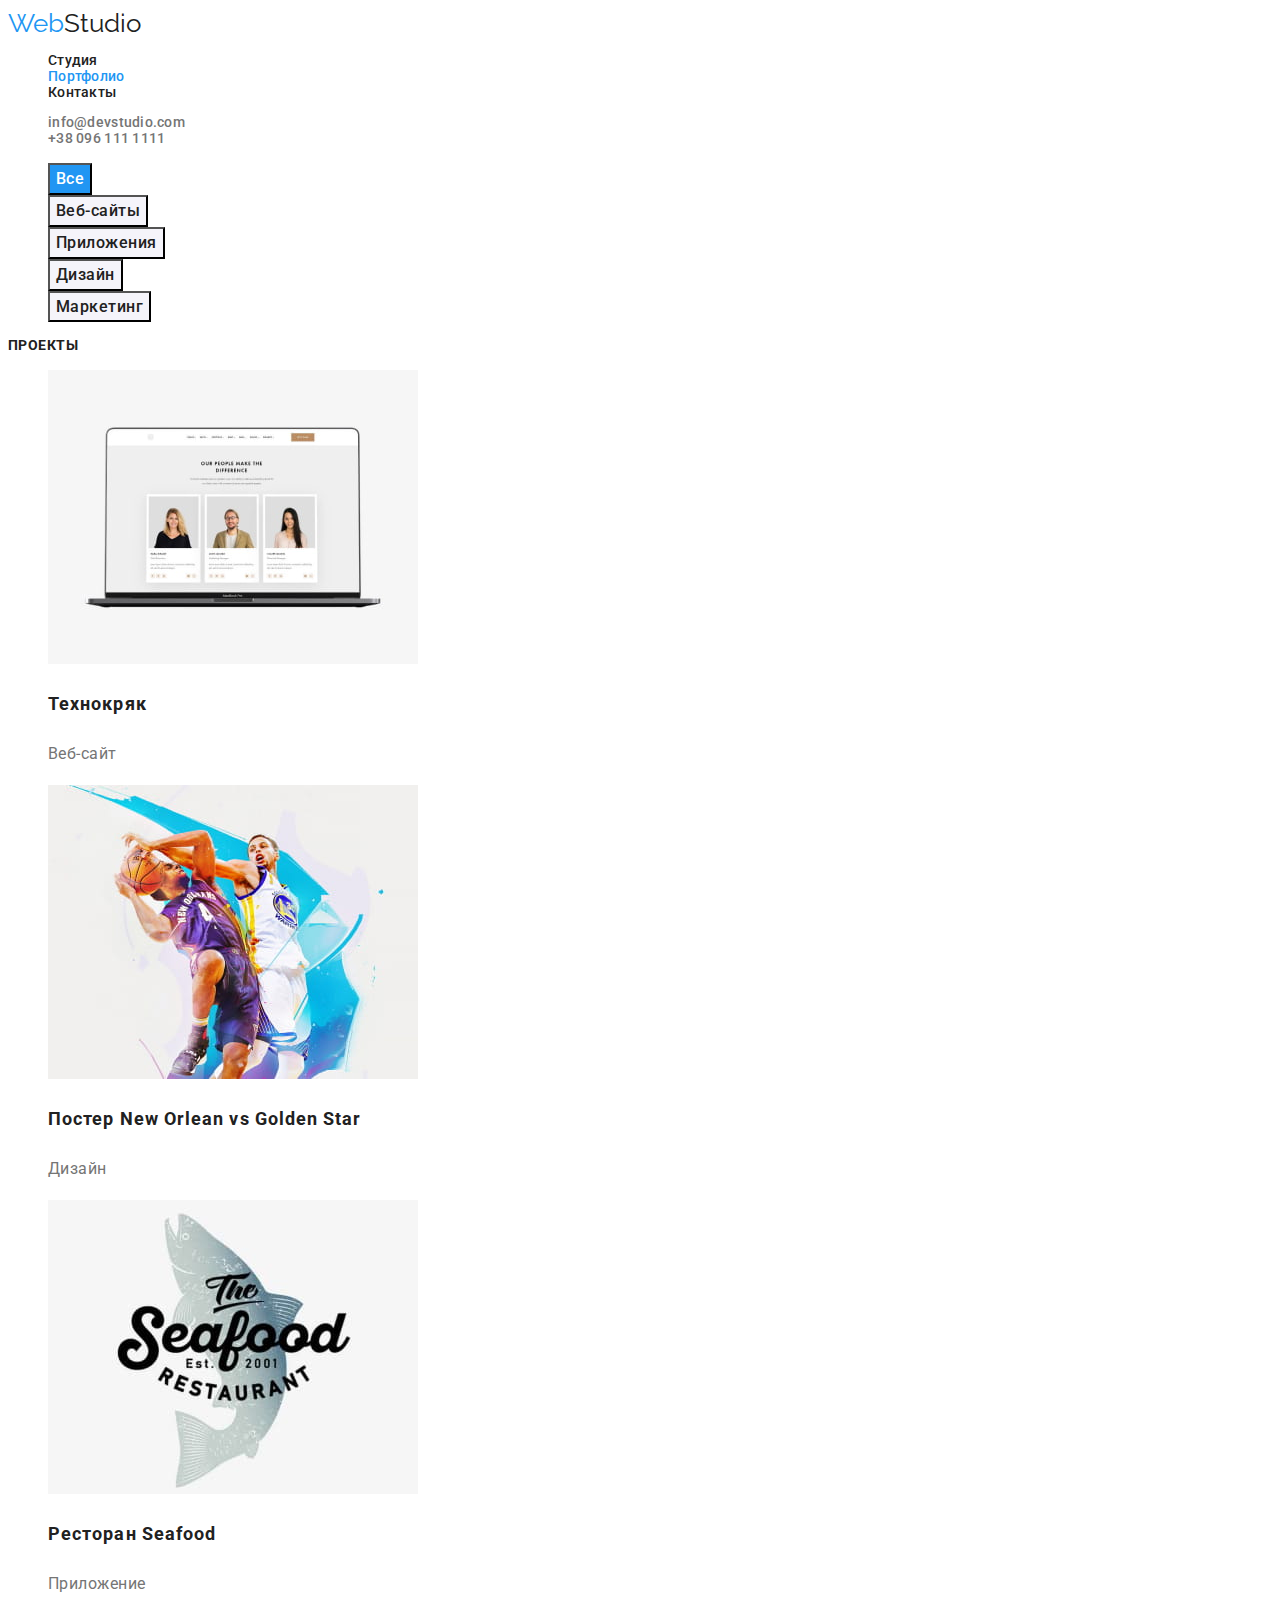
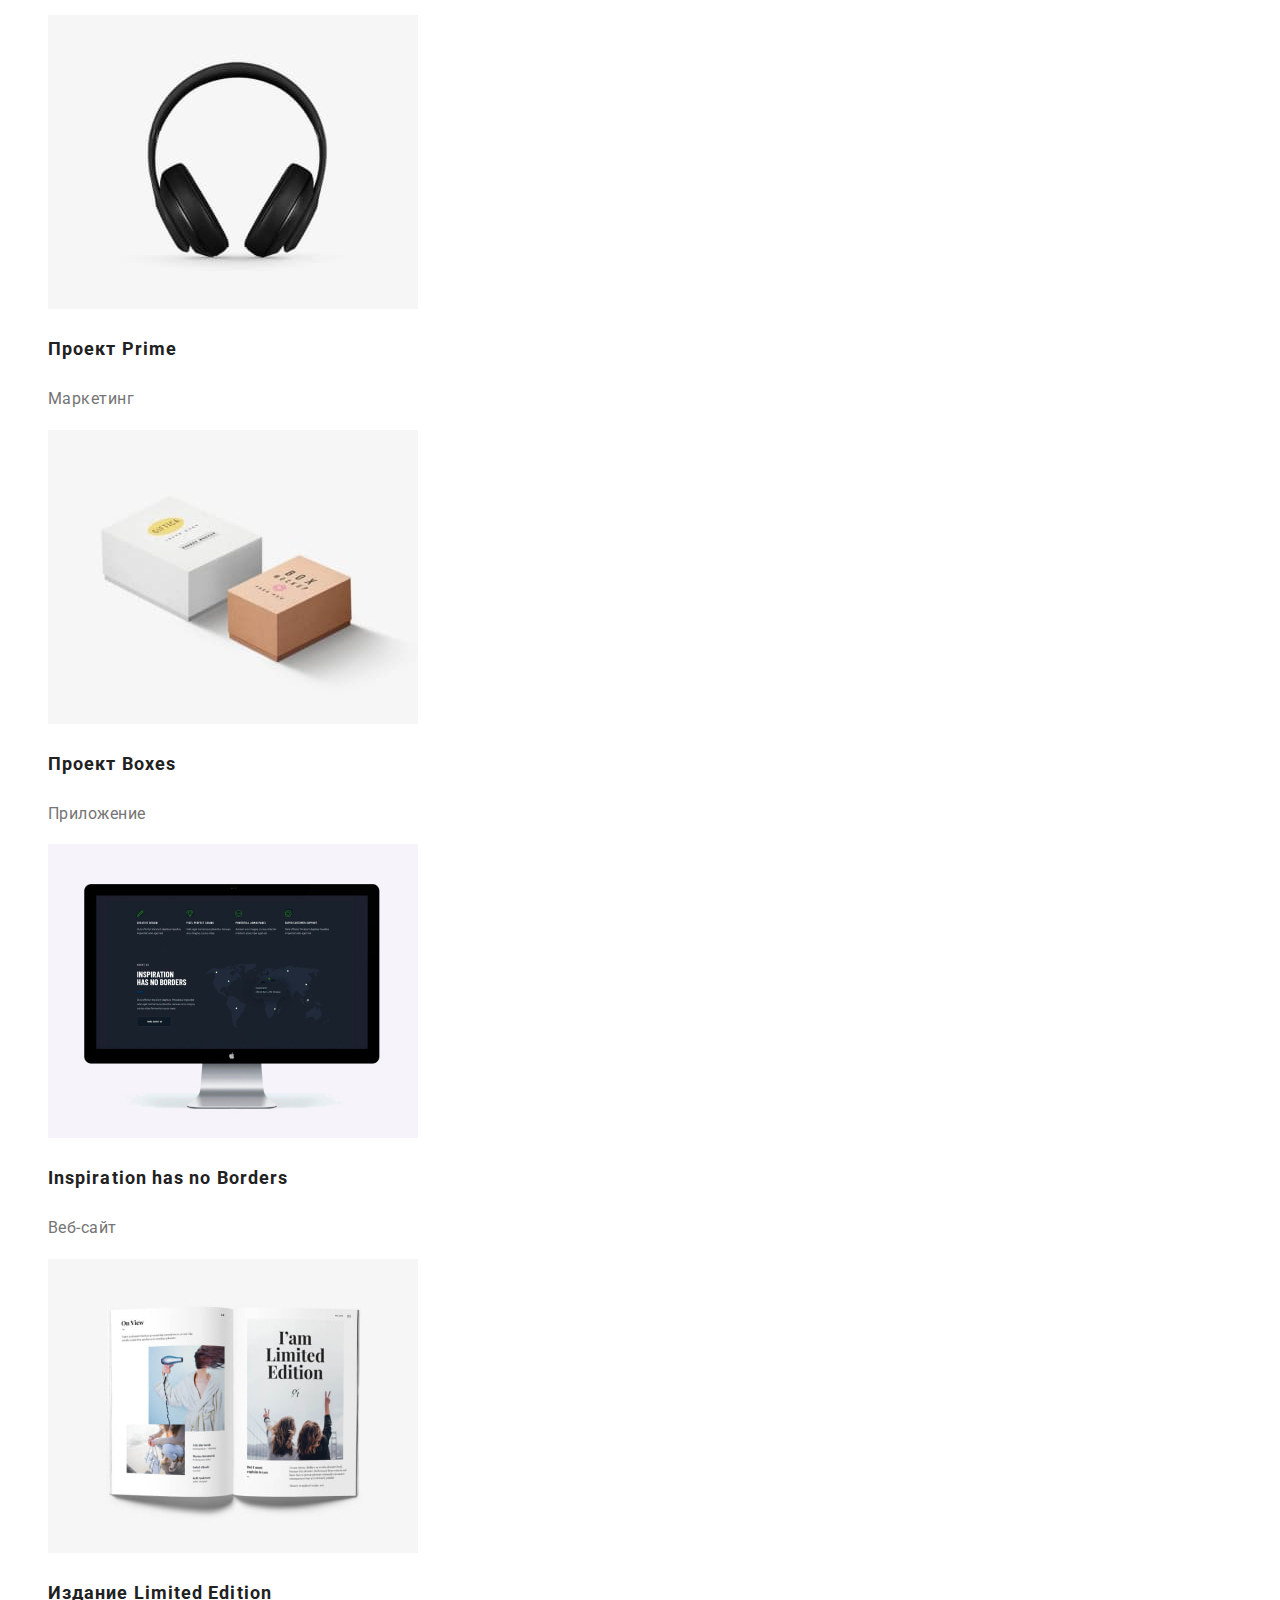
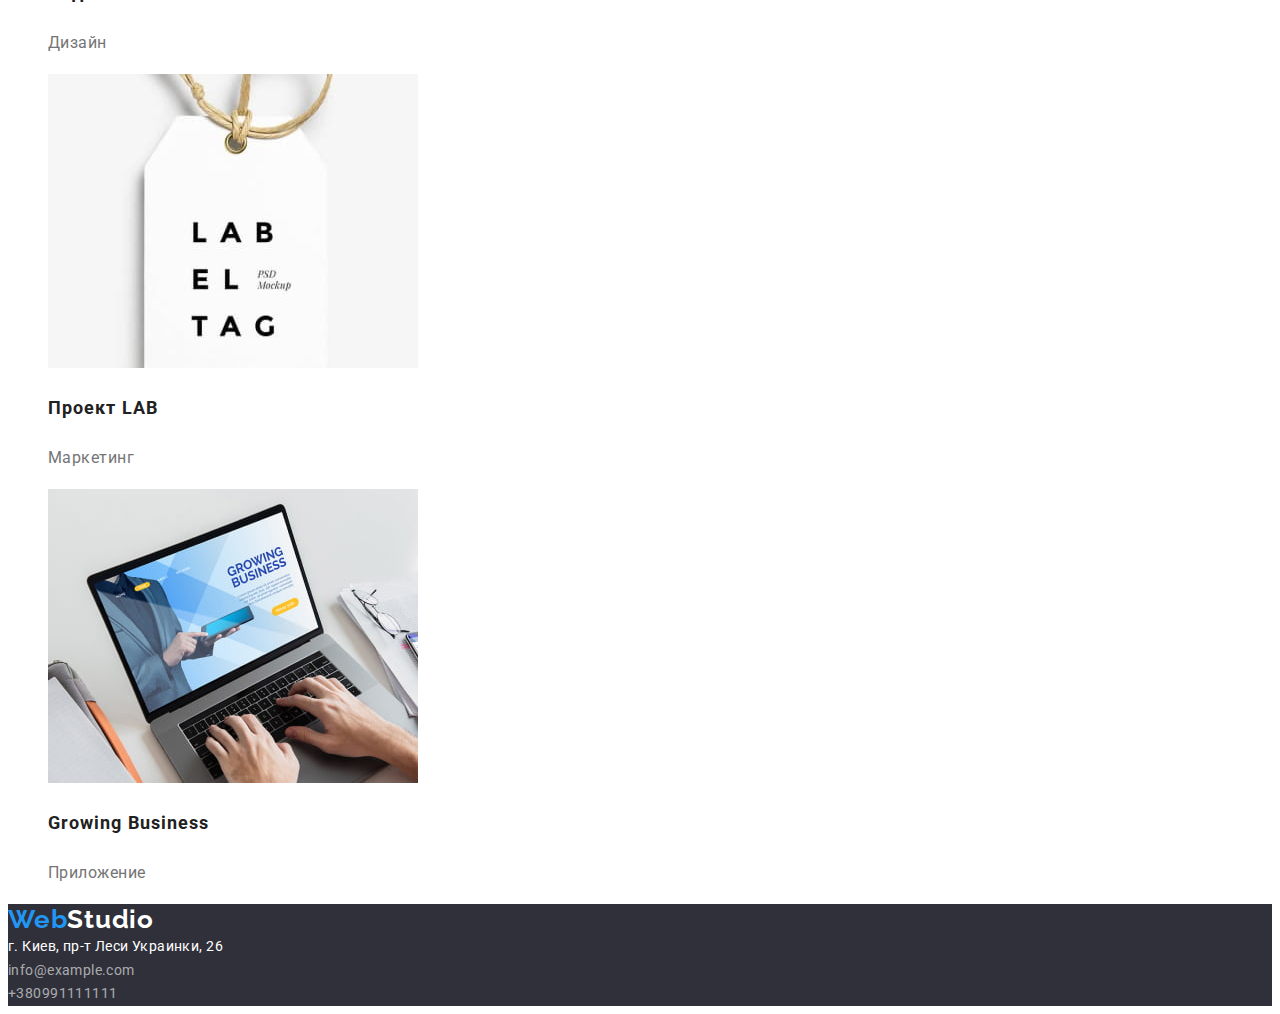
==== portfolio.html @ e49c7169 "Initial commit" ====
<!DOCTYPE html>
<html lang="ru">

<head>
    <meta charset="UTF-8">
    <meta http-equiv="X-UA-Compatible" content="IE=edge">
    <meta name="viewport" content="width=device-width, initial-scale=1.0">
    <title>Document</title>
    <link
        href="https://fonts.googleapis.com/css2?family=Montserrat:wght@400;500;600&family=Raleway:wght@700&family=Roboto:wght@400;500;700;900&display=swap"
        rel="stylesheet">
    <link rel="stylesheet" href="./css/styles.css">
</head>

<body>
    <header class="page-header">
        <nav>
            <a class=" link logo-link" href="WebStudio"><span class="logo-accent">Web</span>Studio</a>
            <ul class="list menu-nav">
                <li><a href="./index.html" class="link">Студия</a></li>
                <li><a href="./portfolio.html" class="link link-current">Портфолио</a></li>
                <li><a href="Контакты" class="link">Контакты</a></li>

            </ul>
        </nav>
        <ul class="list site-nav">
            <li><a class="link mail-link" href="info@devstudio.com">info@devstudio.com</a></li>
            <li><a class="link tel-link" href="+380961111111">+38 096 111 1111</a></li>
        </ul>
    </header>
    <main>
        <section>
            <div>
                <ul class="list button-list">
                    <li> <button class="button button-current" type="button">Все</button></li>
                    <li> <button class="button" type="button">Веб-сайты</button></li>
                    <li> <button class="button" type="button">Приложения</button></li>
                    <li> <button class="button" type="button">Дизайн</button></li>
                    <li> <button class="button" type="button">Маркетинг</button></li>
                </ul>
            </div>

            <h2 class="section-title">Проекты</h2>
            <ul class="list projects-list">
                <li> <a class="link" href=""><img src="./images/img3.jpg" alt="Технокряк" width="370">
                        <h3 class="section-title-prg">Технокряк</h3>
                        <p class="prg-text">Веб-сайт</p>
                    </a>
                </li>
                <li> <a class="link" href=""><img src="./images/img4.jpg" alt="Постер New Orlean vs Golden Star"
                            width="370">
                        <h3 class="section-title-prg">Постер New Orlean vs Golden Star</h3>
                        <p class="prg-text">Дизайн</p>
                    </a>
                </li>
                <li> <a class="link" href=""><img src="./images/img5.jpg" alt="Ресторан Seafood" width="370">
                        <h3 class="section-title-prg">Ресторан Seafood</h3>
                        <p class="prg-text">Приложение</p>
                    </a>
                </li>
                <li> <a class="link" href=""><img src="./images/img6.jpg" alt="Проект Prime" width="370">
                        <h3 class="section-title-prg">Проект Prime</h3>
                        <p class="prg-text">Маркетинг</p>
                    </a>
                </li>
                <li><a class="link" href=""><img src="./images/img7.jpg" alt="Проект Boxes" width="370">
                        <h3 class="section-title-prg">Проект Boxes</h3>
                        <p class="prg-text">Приложение</p>
                    </a>
                </li>
                <li><a class="link" href=""><img src="./images/img8.jpg" alt="Inspiration has no Borders" width="370">
                        <h3 class="section-title-prg">Inspiration has no Borders</h3>
                        <p class="prg-text">Веб-сайт</p>
                    </a>
                </li>
                <li><a class="link" href=""><img src="./images/img9.jpg" alt="Издание Limited Edition" width="370">
                        <h3 class="section-title-prg">Издание Limited Edition</h3>
                        <p class="prg-text">Дизайн</p>
                    </a>
                </li>
                <li> <a class="link" href=""><img src="./images/img10.jpg" alt="Проект LAB" width="370">
                        <h3 class="section-title-prg">Проект LAB</h3>
                        <p class="prg-text">Маркетинг</p>
                    </a>
                </li>
                <li><a class="link" href=""><img src="./images/img11.jpg" alt="Growing Business" width="370">
                        <h3 class="section-title-prg">Growing Business</h3>
                        <p class="prg-text">Приложение</p>
                    </a>
                </li>
            </ul>
        </section>
    </main>


    <footer class="footer">
        <a class="link logo-link-address" href="WebStudio"><span class=" logo-accent">Web</span>Studio</a>

        <address class="address">

            г. Киев, пр-т Леси Украинки, 26 <br>
            <a class="link email-link" href="mailto:info@example.com">info@example.com <br></a>
            <a class="link phone-link" href="tel:+380991111111">+380991111111</a>
        </address>

    </footer>
</body>

</html>
---- css/styles.css ----
:root{
    --main-font:'Roboto',sans-serif;
    --secondary-font:'Raleway',sans-serif;
    --primari-text-color:#757575;
    --title-text-color:#212121;
    --accent-color:#2196F3;
    --dark-bg-cl:#2F303A;
    --light-bg-cl:#F5F4FA;

}
body {
color: #212121;
font-family:var(--main-font), sans-serif;

}
.page-header {
    background-color: #FFFFFF;
    width: 1600px
}
.logo-link {
    color:#000000;
    font-family: var(--secondary-font),sans-serif;
    font-size: 26px;
    line-height:1.2
}
.logo-accent{
    color:var(--accent-color);
}
.logo-accent-bl {
    color:#FFFFFF;
}
.menu-nav{
    color: var(--title-text-color);
    font-size: 14px;
    font-weight: 500;
    line-height:1.14;
    letter-spacing: 0.02em;
}
 .list {
    list-style: none;
}
 .link {
    text-decoration: none;
    color: currentColor;
}
.link mail-link,
.link tel-link{
    color: #757575;
}

.site-nav{
    font-weight: 500;
    font-size: 14px;
    line-height:1.14;
    letter-spacing: 0.02em;
    color:#757575; 
}
.site-nav:hover
.site-nav:focus {
    color: #2196F3;
}
.menu-nav.link {
color: var(--title-text-color);

}
.menu-nav .link:hover,
.menu-nav .link:focus{
color: #2196F3
}
.link-current{
    color: #2196F3;
}
.button.button-current{
    background-color: #2196F3;
    color: #FFFFFF;
}
.hero {
    background-color: var(--dark-bg-cl);
    width: 1600px;
}
.hero-title{
    color: #FFFFFF;
    text-transform: uppercase;
    font-weight: 900;
    font-size: 44px;
    line-height:1.37;
    letter-spacing: 0.06em;
    text-align:center;
}

.section-title {
    color:var(--title-text-color) ;
    font-weight: 700;
    font-size: 14px;
    line-height: 1.14;
    letter-spacing: 0.03em;
    text-transform: uppercase;
    
}

.section-text{
    color: var(--primari-text-color);
    font-weight: 400;
    font-size: 14px;
    line-height: 1.7;
    letter-spacing: 0.03em;

}
.section-title-name {
    font-weight: 500;
    font-size: 16px;
    line-height: 1.19;
    letter-spacing: 0.03em;
}
.section-team-tx{
color: var(--primari-text-color);
font-weight: 400;
font-size: 16px;
line-height: 1.9;
letter-spacing: 0.03em;
}

.section-title-prg{
    font-weight: 700;
    font-size: 18px;
    line-height: 2;
    letter-spacing: 0.06em;
}
.prg-text{
    color: var(--primari-text-color);
    font-size: 16px;
    line-height: 1.8;
    letter-spacing: 0.03em;
}
.section-team {
    background-color: #F5F4FA;
    width: 1600px;
}
.main-button{
    font-family: inherit;
    background-color: var(--accent-color);
    cursor: pointer;
    color: #FFFFFF;
    width: 200px;
    height: 50px;
    font-weight: 700;
    font-size: 16px;
    line-height: 1.9;
    letter-spacing: 0.06em;
}
.main-button:hover,
.main-button:focus{
    background-color: #188CE8;
    color: #FFFFFF;

}
.button{
    font-family: inherit;
    background-color: var(--light-bg-cl);
    color: var(--title-texr);
    font-size: 16px;
    line-height: 1.62;
    font-weight: 500;
    text-align: center;
    letter-spacing: 0.03em;
}
.button:hover, 
.button:focus{
    background-color: #188CE8;
    color: #FFFFFF;
}

.button {
    background-color: var(--light-bg-cl);
    cursor:pointer;
}

.footer {
    background-color: var(--dark-bg-cl);
}
.address{
    font-style: normal;
    color:#FFFFFf ;
    font-size: 14px;
    line-height:1.7;
    letter-spacing: 0.03em;
}
.logo-link-address{
    font-family: var(--secondary-font), sans-serif;
    color: #FFFFFF;
    font-weight: 700;
    font-size: 26px;
    line-height:1.2;
    letter-spacing: 0.03em;
}
.link.email-link,
.link.phone-link{
    color: rgba(255, 255, 255, 0.6);

}

.link.mail-link:focus,
.link.mail-link:hover,
.link.tel-link:focus,
.link.tel-link:hover,
.link.phone-link:focus,
.link.phone-link:hover,
.link.email-link:hover,
.link.email-link:focus{
    color: var(--accent-color);
}
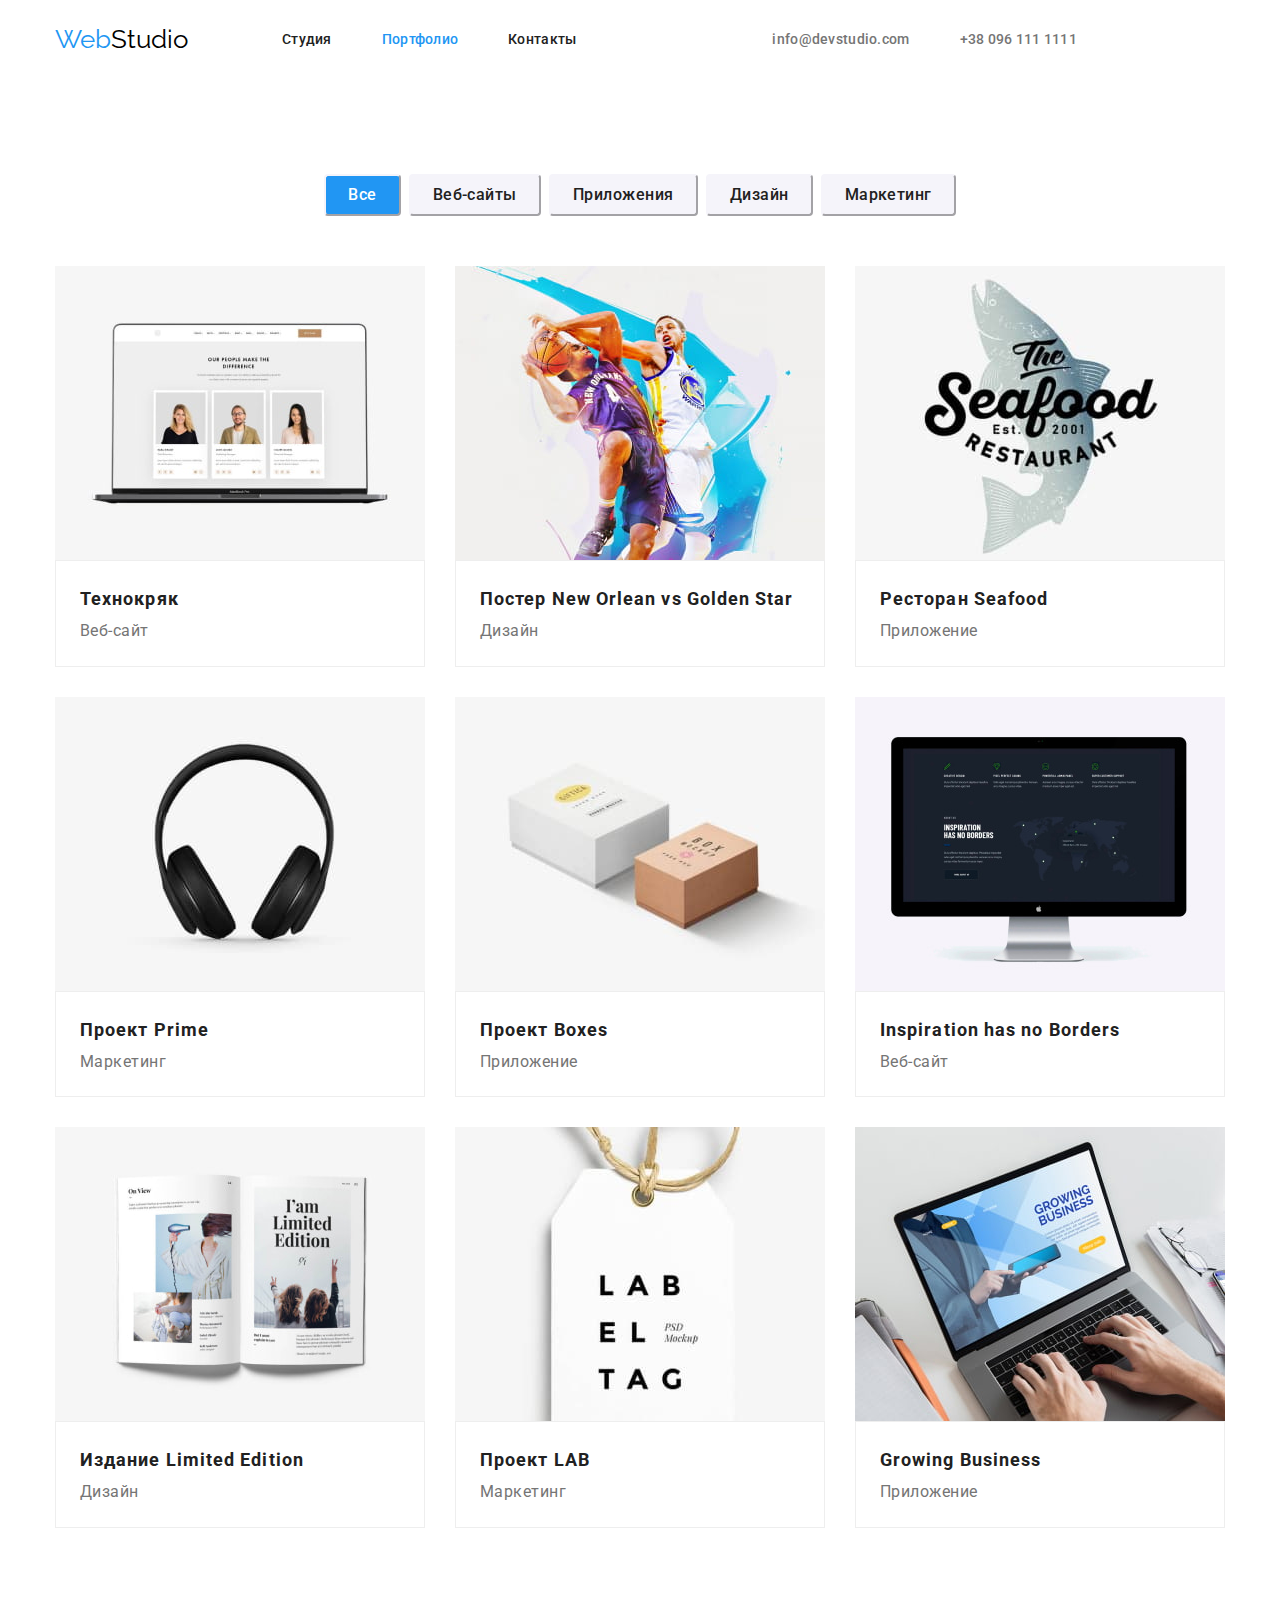
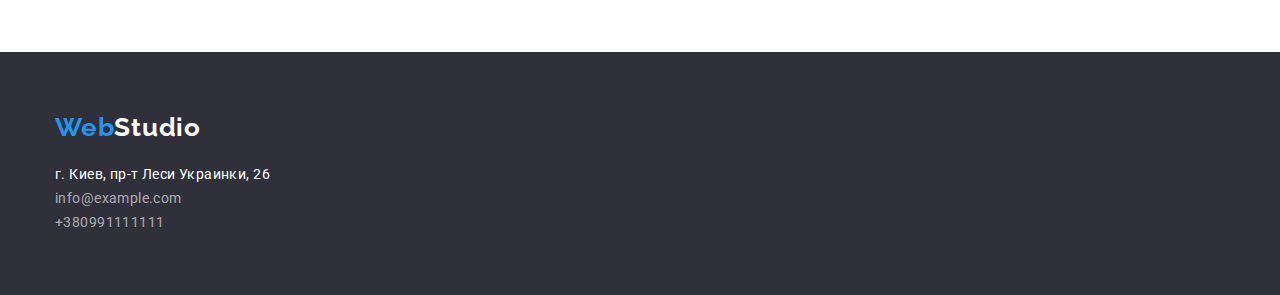
==== commit c0ee9c88: "Додає стилі для геометрії (ширини, відступи, поля і рамки) і позиціонування контенту за допомогою Fl" ====
--- a/portfolio.html
+++ b/portfolio.html
@@ -9,100 +9,137 @@
     <link
         href="https://fonts.googleapis.com/css2?family=Montserrat:wght@400;500;600&family=Raleway:wght@700&family=Roboto:wght@400;500;700;900&display=swap"
         rel="stylesheet">
+    <link rel="stylesheet"
+        href="https://cdnjs.cloudflare.com/ajax/libs/modern-normalize/1.1.0/modern-normalize.min.css">
     <link rel="stylesheet" href="./css/styles.css">
 </head>
 
 <body>
     <header class="page-header">
-        <nav>
-            <a class=" link logo-link" href="WebStudio"><span class="logo-accent">Web</span>Studio</a>
-            <ul class="list menu-nav">
-                <li><a href="./index.html" class="link">Студия</a></li>
-                <li><a href="./portfolio.html" class="link link-current">Портфолио</a></li>
-                <li><a href="Контакты" class="link">Контакты</a></li>
+        <div class="container">
+            <nav class="main-nav">
+                <a class=" link logo-link" href="WebStudio"><span class="logo-accent">Web</span>Studio</a>
+                <ul class="list menu-nav header-container">
+                    <li class="item menu-nav"><a href="./index.html" class="link item-link">Студия</a></li>
+                    <li class="item menu-nav"><a href="./portfolio.html"
+                            class="link link-current item-link">Портфолио</a></li>
+                    <li class="item menu-nav"><a href="Контакты" class="link item-link">Контакты</a></li>
 
-            </ul>
-        </nav>
-        <ul class="list site-nav">
-            <li><a class="link mail-link" href="info@devstudio.com">info@devstudio.com</a></li>
-            <li><a class="link tel-link" href="+380961111111">+38 096 111 1111</a></li>
-        </ul>
+                </ul>
+                <ul class="list site-nav header-container">
+                    <li class="item site-nav"><a class="item link mail-link"
+                            href="info@devstudio.com">info@devstudio.com</a></li>
+                    <li class="item site-nav"><a class="item link tel-link" href="+380961111111">+38 096 111 1111</a>
+                    </li>
+                </ul>
+            </nav>
+        </div>
     </header>
     <main>
         <section>
-            <div>
+            <div class="container">
                 <ul class="list button-list">
-                    <li> <button class="button button-current" type="button">Все</button></li>
-                    <li> <button class="button" type="button">Веб-сайты</button></li>
-                    <li> <button class="button" type="button">Приложения</button></li>
-                    <li> <button class="button" type="button">Дизайн</button></li>
-                    <li> <button class="button" type="button">Маркетинг</button></li>
+                    <li class="btn"><button class="button button-current" type="button">Все</button></li>
+                    <li class="btn"><button class="button" type="button">Веб-сайты</button></li>
+                    <li class="btn"><button class="button" type="button">Приложения</button></li>
+                    <li class="btn"><button class="button" type="button">Дизайн</button></li>
+                    <li class="btn"><button class="button" type="button">Маркетинг</button></li>
                 </ul>
             </div>
+            <div class=" container container-pr">
+                <h2 class="section-title visually-hidden">Проекты</h2>
+                <ul class="list projects-list">
+                    <li class="item flex-element"> <a class="link" href=""><img src="./images/img3.jpg" alt="Технокряк"
+                                width="370">
+                            <div class="card-projects">
+                                <h3 class="section-title-prg">Технокряк</h3>
+                                <p class="prg-text">Веб-сайт</p>
+                            </div>
+                        </a>
+                    </li>
+                    <li class="item flex-element"> <a class="link" href=""><img src="./images/img4.jpg"
+                                alt="Постер New Orlean vs Golden Star" width="370">
 
-            <h2 class="section-title">Проекты</h2>
-            <ul class="list projects-list">
-                <li> <a class="link" href=""><img src="./images/img3.jpg" alt="Технокряк" width="370">
-                        <h3 class="section-title-prg">Технокряк</h3>
-                        <p class="prg-text">Веб-сайт</p>
-                    </a>
-                </li>
-                <li> <a class="link" href=""><img src="./images/img4.jpg" alt="Постер New Orlean vs Golden Star"
-                            width="370">
-                        <h3 class="section-title-prg">Постер New Orlean vs Golden Star</h3>
-                        <p class="prg-text">Дизайн</p>
-                    </a>
-                </li>
-                <li> <a class="link" href=""><img src="./images/img5.jpg" alt="Ресторан Seafood" width="370">
-                        <h3 class="section-title-prg">Ресторан Seafood</h3>
-                        <p class="prg-text">Приложение</p>
-                    </a>
-                </li>
-                <li> <a class="link" href=""><img src="./images/img6.jpg" alt="Проект Prime" width="370">
-                        <h3 class="section-title-prg">Проект Prime</h3>
-                        <p class="prg-text">Маркетинг</p>
-                    </a>
-                </li>
-                <li><a class="link" href=""><img src="./images/img7.jpg" alt="Проект Boxes" width="370">
-                        <h3 class="section-title-prg">Проект Boxes</h3>
-                        <p class="prg-text">Приложение</p>
-                    </a>
-                </li>
-                <li><a class="link" href=""><img src="./images/img8.jpg" alt="Inspiration has no Borders" width="370">
-                        <h3 class="section-title-prg">Inspiration has no Borders</h3>
-                        <p class="prg-text">Веб-сайт</p>
-                    </a>
-                </li>
-                <li><a class="link" href=""><img src="./images/img9.jpg" alt="Издание Limited Edition" width="370">
-                        <h3 class="section-title-prg">Издание Limited Edition</h3>
-                        <p class="prg-text">Дизайн</p>
-                    </a>
-                </li>
-                <li> <a class="link" href=""><img src="./images/img10.jpg" alt="Проект LAB" width="370">
-                        <h3 class="section-title-prg">Проект LAB</h3>
-                        <p class="prg-text">Маркетинг</p>
-                    </a>
-                </li>
-                <li><a class="link" href=""><img src="./images/img11.jpg" alt="Growing Business" width="370">
-                        <h3 class="section-title-prg">Growing Business</h3>
-                        <p class="prg-text">Приложение</p>
-                    </a>
-                </li>
+                            <div class="card-projects">
+                                <h3 class="section-title-prg">Постер New Orlean vs Golden Star</h3>
+                                <p class="prg-text">Дизайн</p>
+                            </div>
+                        </a>
+                    </li>
+                    <li class="item flex-element"> <a class="link" href=""><img src="./images/img5.jpg"
+                                alt="Ресторан Seafood" width="370">
+                            <div class="card-projects">
+                                <h3 class="section-title-prg">Ресторан Seafood</h3>
+                                <p class="prg-text">Приложение</p>
+                            </div>
+                        </a>
+                    </li>
+                    <li class="item flex-element"> <a class="link" href=""><img src="./images/img6.jpg"
+                                alt="Проект Prime" width="370">
+                            <div class="card-projects">
+                                <h3 class="section-title-prg">Проект Prime</h3>
+                                <p class="prg-text">Маркетинг</p>
+                            </div>
+                        </a>
+                    </li>
+                    <li class="item flex-element"><a class="link" href=""><img src="./images/img7.jpg"
+                                alt="Проект Boxes" width="370">
+                            <div class="card-projects">
+                                <h3 class="section-title-prg">Проект Boxes</h3>
+                                <p class="prg-text">Приложение</p>
+                            </div>
+                        </a>
+                    </li>
+                    <li class="item flex-element"><a class="link" href=""><img src="./images/img8.jpg"
+                                alt="Inspiration has no Borders" width="370">
+                            <div class="card-projects">
+                                <h3 class="section-title-prg">Inspiration has no Borders</h3>
+                                <p class="prg-text">Веб-сайт</p>
+                            </div>
+                        </a>
+                    </li>
+                    <li class="item flex-element"><a class="link" href=""><img src="./images/img9.jpg"
+                                alt="Издание Limited Edition" width="370">
+                            <div class="card-projects">
+                                <h3 class="section-title-prg">Издание Limited Edition</h3>
+                                <p class="prg-text">Дизайн</p>
+                            </div>
+                        </a>
+                    </li>
+                    <li class="item flex-element"> <a class="link" href=""><img src="./images/img10.jpg"
+                                alt="Проект LAB" width="370">
+                            <div class="card-projects">
+                                <h3 class="section-title-prg">Проект LAB</h3>
+                                <p class="prg-text">Маркетинг</p>
+                            </div>
+                        </a>
+                    </li>
+                    <li class="item flex-element"><a class="link" href=""><img src="./images/img11.jpg"
+                                alt="Growing Business" width="370">
+                            <div class="card-projects">
+                                <h3 class="section-title-prg">Growing Business</h3>
+                                <p class="prg-text">Приложение</p>
+                            </div>
+            </div>
+            </a>
+            </li>
             </ul>
+            </div>
         </section>
     </main>
 
 
     <footer class="footer">
-        <a class="link logo-link-address" href="WebStudio"><span class=" logo-accent">Web</span>Studio</a>
-
-        <address class="address">
-
-            г. Киев, пр-т Леси Украинки, 26 <br>
-            <a class="link email-link" href="mailto:info@example.com">info@example.com <br></a>
-            <a class="link phone-link" href="tel:+380991111111">+380991111111</a>
-        </address>
-
+        <div class="container">
+            <a class="link logo-link-address" href="WebStudio"><span class=" logo-accent">Web</span>Studio</a>
+            <div class="footer-container">
+                <address class="address">
+                    г. Киев, пр-т Леси Украинки, 26 <br>
+                    <a class="link email-link" href="mailto:info@example.com">info@example.com <br></a>
+                    <a class="link phone-link" href="tel:+380991111111">+380991111111</a>
+                </address>
+            </div>
+        </div>
     </footer>
 </body>
 
--- a/css/styles.css
+++ b/css/styles.css
@@ -1,3 +1,8 @@
+*,
+*::before,
+*::after {
+    box-sizing: border-box;
+}
 :root{
     --main-font:'Roboto',sans-serif;
     --secondary-font:'Raleway',sans-serif;
@@ -8,20 +13,69 @@
     --light-bg-cl:#F5F4FA;
 
 }
+.visually-hidden {
+    position: absolute;
+    width: 1px;
+    height: 1px;
+    margin: -1px;
+    border: 0;
+    padding: 0;
+
+    white-space: nowrap;
+    clip-path: inset(100%);
+    clip: rect(0 0 0 0);
+    overflow: hidden;
+}
+img{
+    display: block;
+}
+h1,
+h2,
+h3,
+h4,
+h5,
+h6,
+p {
+    margin: 0;
+}
+
+.list {
+    list-style: none;
+    padding: 0;
+    margin: 0;
+}
+
+.link {
+    text-decoration: none;
+    color: currentColor;
+
+}
 body {
 color: #212121;
 font-family:var(--main-font), sans-serif;
 
 }
+.container{
+width: 1200px;
+padding-left: 15px;
+padding-right: 15px;
+margin-left: auto;
+margin-right: auto;
+
+}
+
 .page-header {
     background-color: #FFFFFF;
-    width: 1600px
-}
+    
+}
+
 .logo-link {
+    margin-right: 94px;
     color:#000000;
     font-family: var(--secondary-font),sans-serif;
     font-size: 26px;
     line-height:1.2
+    
 }
 .logo-accent{
     color:var(--accent-color);
@@ -29,26 +83,32 @@
 .logo-accent-bl {
     color:#FFFFFF;
 }
+.main-nav{
+    display: flex;
+    align-items: center;
+
+}
+
 .menu-nav{
+    display: flex;
+    margin-right: auto;
     color: var(--title-text-color);
     font-size: 14px;
     font-weight: 500;
     line-height:1.14;
-    letter-spacing: 0.02em;
-}
- .list {
-    list-style: none;
-}
- .link {
-    text-decoration: none;
-    color: currentColor;
-}
+    letter-spacing: 0.02em;}
+
+
 .link mail-link,
 .link tel-link{
     color: #757575;
 }
-
+.site-nav.header-container{
+    display: flex;
+    margin-right: auto;
+}
 .site-nav{
+    margin-left: auto;
     font-weight: 500;
     font-size: 14px;
     line-height:1.14;
@@ -59,6 +119,21 @@
 .site-nav:focus {
     color: #2196F3;
 }
+.item-link{
+    display: block;
+    padding-top: 32px;
+    padding-bottom: 32px;
+}
+.item.menu-nav{
+    margin-right: 50px;
+}
+.item.menu-nav:last-child {
+    margin-right: 0;
+}
+.item.site-nav{
+    margin-right:50px ;
+}
+
 .menu-nav.link {
 color: var(--title-text-color);
 
@@ -76,7 +151,7 @@
 }
 .hero {
     background-color: var(--dark-bg-cl);
-    width: 1600px;
+    
 }
 .hero-title{
     color: #FFFFFF;
@@ -87,7 +162,9 @@
     letter-spacing: 0.06em;
     text-align:center;
 }
-
+.section{
+    padding: 94px;
+}
 .section-title {
     color:var(--title-text-color) ;
     font-weight: 700;
@@ -95,17 +172,29 @@
     line-height: 1.14;
     letter-spacing: 0.03em;
     text-transform: uppercase;
-    
-}
-
+    margin-bottom: 10px;
+    
+}
+.section-subtitle{
+    color: var(--title-text-color);
+    font-weight: 700;
+    font-size: 36px;
+    line-height: 1.17;
+    text-align: center;
+    letter-spacing: 0.03em;
+    margin-bottom: 50px;
+}
+.list.box-list{
+    display: flex;
+}
 .section-text{
     color: var(--primari-text-color);
     font-weight: 400;
     font-size: 14px;
     line-height: 1.7;
     letter-spacing: 0.03em;
-
-}
+}
+  
 .section-title-name {
     font-weight: 500;
     font-size: 16px;
@@ -127,14 +216,34 @@
     letter-spacing: 0.06em;
 }
 .prg-text{
+
     color: var(--primari-text-color);
     font-size: 16px;
     line-height: 1.8;
     letter-spacing: 0.03em;
 }
 .section-team {
+    padding: 94px;
     background-color: #F5F4FA;
-    width: 1600px;
+    
+}
+.card-member{
+
+    background-color: #FFFFFF;
+    text-align: center;
+    padding-top: 30px;
+    padding-bottom: 30px;
+    box-shadow: 0px 1px 3px rgba(0, 0, 0, 0.12), 0px 1px 1px rgba(0, 0, 0, 0.14), 0px 2px 1px rgba(0, 0, 0, 0.2);
+    border-radius: 0px 0px 4px 4px;
+}
+
+.list.team-list{
+    display: flex;
+}
+.container.hero-container{
+    display: flex;
+   flex-direction: column;
+    align-items: center;
 }
 .main-button{
     font-family: inherit;
@@ -147,12 +256,20 @@
     font-size: 16px;
     line-height: 1.9;
     letter-spacing: 0.06em;
+    border-radius: 4px;
+
 }
 .main-button:hover,
 .main-button:focus{
     background-color: #188CE8;
     color: #FFFFFF;
 
+}
+.btn:last-child{
+    margin-right: 0;
+}
+.btn{
+margin-right: 8px;
 }
 .button{
     font-family: inherit;
@@ -163,7 +280,13 @@
     font-weight: 500;
     text-align: center;
     letter-spacing: 0.03em;
-}
+    border-radius: 4px;
+    border-color: #F5F4FA;
+    display: inline-block;
+    padding: 6px 22px;
+}
+
+
 .button:hover, 
 .button:focus{
     background-color: #188CE8;
@@ -174,6 +297,17 @@
     background-color: var(--light-bg-cl);
     cursor:pointer;
 }
+.list.features-list{
+    display: flex;
+}
+.item-list{
+    margin-right: 30px;
+    align-items: flex-end;
+    justify-content: center;
+}
+.item-list:last-child{
+    margin-right: 0;
+}
 
 .footer {
     background-color: var(--dark-bg-cl);
@@ -184,6 +318,7 @@
     font-size: 14px;
     line-height:1.7;
     letter-spacing: 0.03em;
+
 }
 .logo-link-address{
     font-family: var(--secondary-font), sans-serif;
@@ -192,6 +327,9 @@
     font-size: 26px;
     line-height:1.2;
     letter-spacing: 0.03em;
+    display: flex;
+    padding-top: 60px;
+    padding-bottom: 20px;
 }
 .link.email-link,
 .link.phone-link{
@@ -209,6 +347,45 @@
 .link.email-link:focus{
     color: var(--accent-color);
 }
-
-
-
+.list.button-list{
+    display: flex;
+    justify-content: center;
+    margin-top: 94px;
+    margin-bottom: 50px;
+}
+
+.flex-container-pr{
+display: flex;
+flex-wrap: wrap;
+}
+.item.flex-element{
+    align-items: center;
+    width: 370px;
+    margin-bottom: 30px;
+    margin-right: 30px;
+}
+
+.item.flex-element:nth-child(3n){
+    margin-right: 0;
+}
+.list.projects-list{
+    display: flex;
+    flex-wrap: wrap;
+    padding-bottom: 94px;
+}
+.list.projects-list.item{
+    width: 370px;
+    
+}
+.card-projects{
+    padding-top: 20px;
+    padding-bottom: 20px;
+    padding-right: 24px;
+    padding-left: 24px;
+    width: 370px;
+    border: 1px solid #EEEEEE;
+}
+.footer-container{
+    padding-bottom: 60px;
+
+}
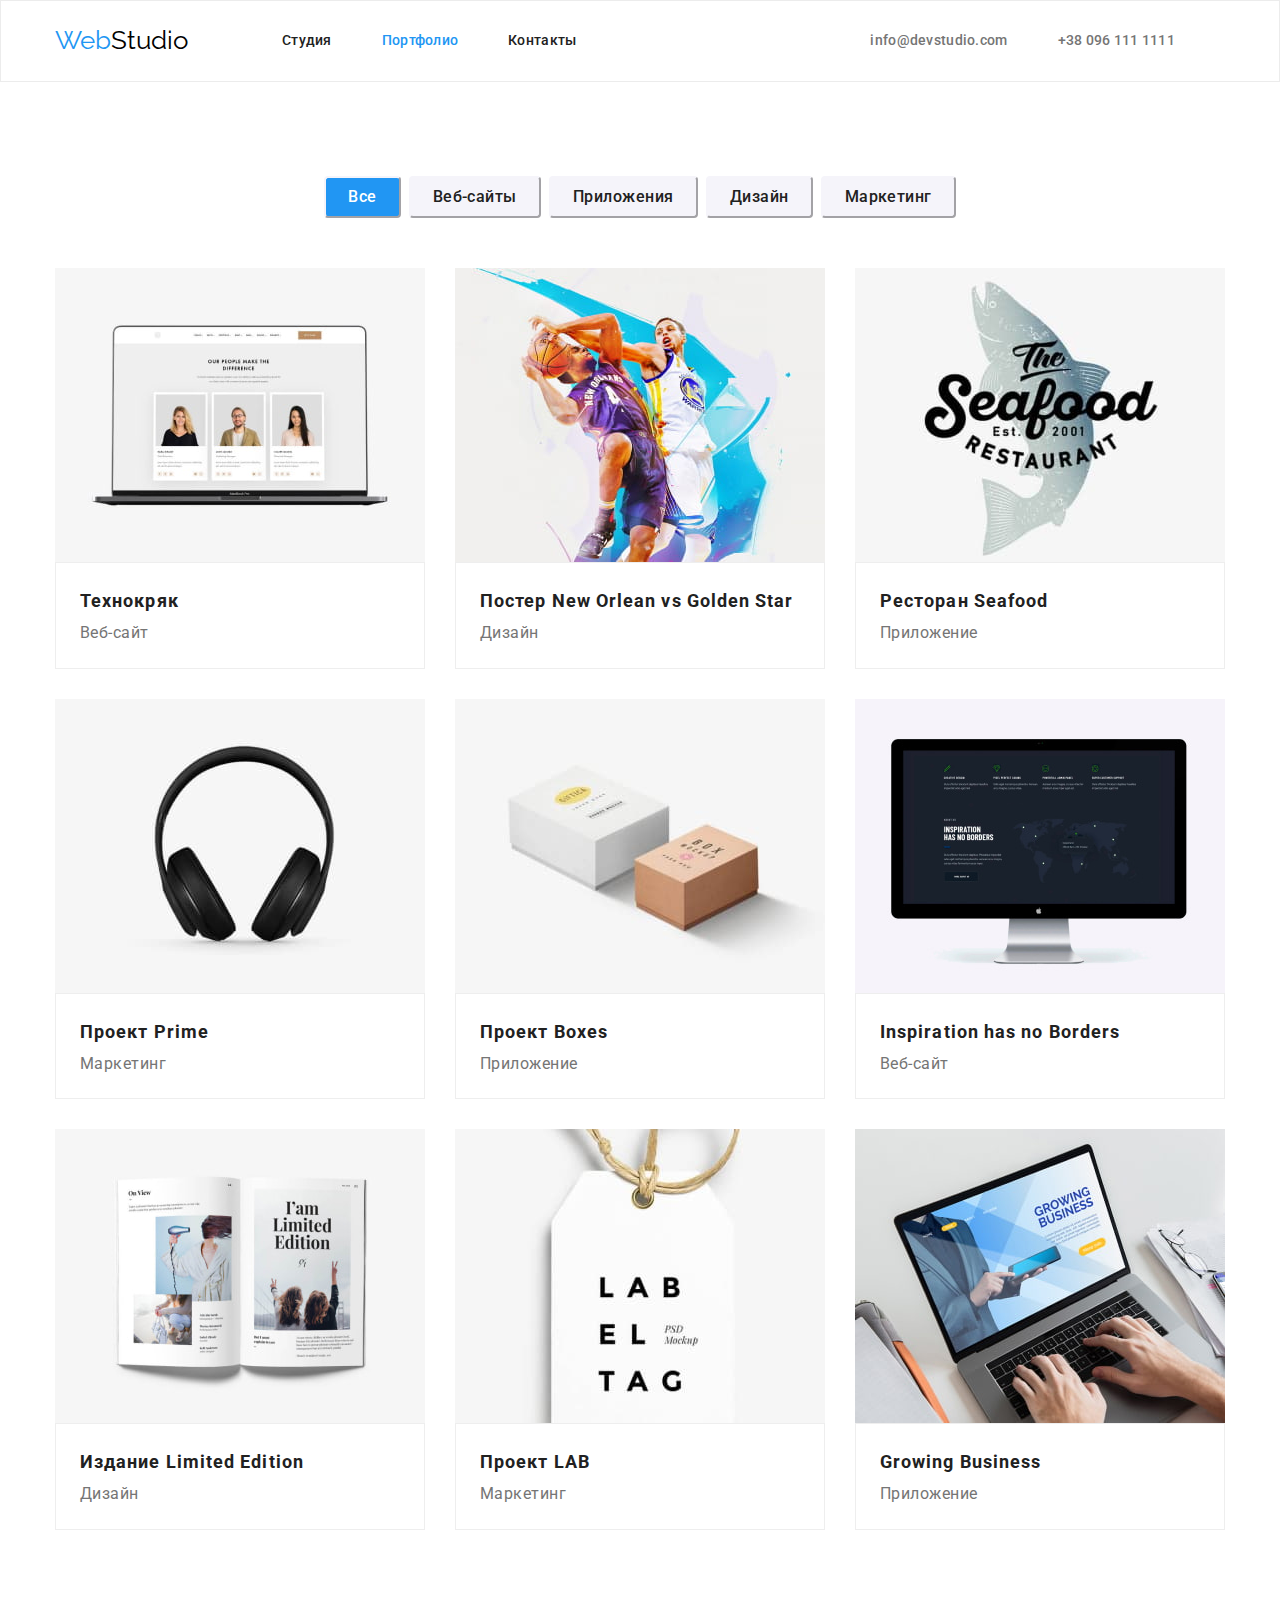
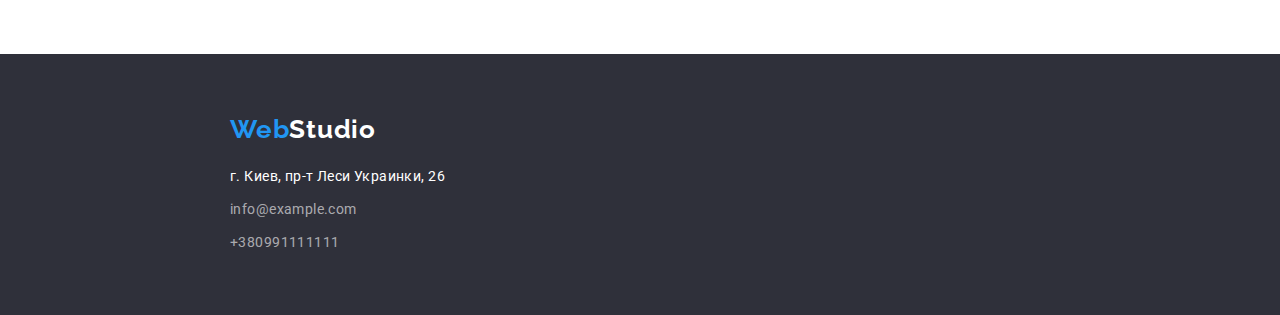
==== commit 52bc22d1: "Додає стилі для геометрії (ширини, відступи, поля і рамки) і позиціонує контенту за допомогою Flexbo" ====
--- a/portfolio.html
+++ b/portfolio.html
@@ -36,7 +36,7 @@
         </div>
     </header>
     <main>
-        <section>
+        <section class="section-portfolio">
             <div class="container">
                 <ul class="list button-list">
                     <li class="btn"><button class="button button-current" type="button">Все</button></li>
--- a/css/styles.css
+++ b/css/styles.css
@@ -3,16 +3,18 @@
 *::after {
     box-sizing: border-box;
 }
-:root{
-    --main-font:'Roboto',sans-serif;
-    --secondary-font:'Raleway',sans-serif;
-    --primari-text-color:#757575;
-    --title-text-color:#212121;
-    --accent-color:#2196F3;
-    --dark-bg-cl:#2F303A;
-    --light-bg-cl:#F5F4FA;
-
-}
+
+:root {
+    --main-font: 'Roboto', sans-serif;
+    --secondary-font: 'Raleway', sans-serif;
+    --primari-text-color: #757575;
+    --title-text-color: #212121;
+    --accent-color: #2196F3;
+    --dark-bg-cl: #2F303A;
+    --light-bg-cl: #F5F4FA;
+
+}
+
 .visually-hidden {
     position: absolute;
     width: 1px;
@@ -26,9 +28,11 @@
     clip: rect(0 0 0 0);
     overflow: hidden;
 }
-img{
+
+img {
     display: block;
 }
+
 h1,
 h2,
 h3,
@@ -50,132 +54,155 @@
     color: currentColor;
 
 }
+
 body {
-color: #212121;
-font-family:var(--main-font), sans-serif;
-
-}
-.container{
-width: 1200px;
-padding-left: 15px;
-padding-right: 15px;
-margin-left: auto;
-margin-right: auto;
+    color: #212121;
+    font-family: var(--main-font), sans-serif;
+
+}
+
+.container {
+    width: 1200px;
+    padding-left: 15px;
+    padding-right: 15px;
+    margin-left: auto;
+    margin-right: auto;
 
 }
 
 .page-header {
     background-color: #FFFFFF;
-    
+    border: 1px solid #ECECEC;
+
 }
 
 .logo-link {
     margin-right: 94px;
-    color:#000000;
-    font-family: var(--secondary-font),sans-serif;
+    color: #000000;
+    font-family: var(--secondary-font), sans-serif;
     font-size: 26px;
-    line-height:1.2
-    
-}
-.logo-accent{
-    color:var(--accent-color);
-}
+    line-height: 1.2
+}
+
+.logo-accent {
+    color: var(--accent-color);
+}
+
 .logo-accent-bl {
-    color:#FFFFFF;
-}
-.main-nav{
+    color: #FFFFFF;
+}
+
+.main-nav {
     display: flex;
     align-items: center;
 
 }
 
-.menu-nav{
-    display: flex;
-    margin-right: auto;
+.menu-nav {
+    display: flex;
     color: var(--title-text-color);
     font-size: 14px;
     font-weight: 500;
-    line-height:1.14;
-    letter-spacing: 0.02em;}
+    line-height: 1.14;
+    letter-spacing: 0.02em;
+}
 
 
 .link mail-link,
-.link tel-link{
+.link tel-link {
     color: #757575;
 }
-.site-nav.header-container{
-    display: flex;
-    margin-right: auto;
-}
-.site-nav{
+
+.site-nav.header-container {
+    display: flex;
     margin-left: auto;
+}
+
+.site-nav {
     font-weight: 500;
     font-size: 14px;
-    line-height:1.14;
+    line-height: 1.14;
     letter-spacing: 0.02em;
-    color:#757575; 
-}
-.site-nav:hover
-.site-nav:focus {
+    color: #757575;
+}
+
+.site-nav:hover .site-nav:focus {
     color: #2196F3;
 }
-.item-link{
+
+.item-link {
     display: block;
     padding-top: 32px;
     padding-bottom: 32px;
 }
-.item.menu-nav{
+
+.item.menu-nav {
     margin-right: 50px;
 }
+
 .item.menu-nav:last-child {
     margin-right: 0;
 }
-.item.site-nav{
-    margin-right:50px ;
+
+.item.site-nav {
+    margin-right: 50px;
 }
 
 .menu-nav.link {
-color: var(--title-text-color);
-
-}
+    color: var(--title-text-color);
+
+}
+
 .menu-nav .link:hover,
-.menu-nav .link:focus{
-color: #2196F3
-}
-.link-current{
+.menu-nav .link:focus {
+    color: #2196F3
+}
+
+.link-current {
     color: #2196F3;
 }
-.button.button-current{
+
+.button.button-current {
     background-color: #2196F3;
     color: #FFFFFF;
 }
+
 .hero {
     background-color: var(--dark-bg-cl);
-    
-}
-.hero-title{
+
+}
+.hero.section{
+    padding-top: 200px;
+    padding-bottom: 200px;
+}
+.hero-title {
     color: #FFFFFF;
     text-transform: uppercase;
     font-weight: 900;
     font-size: 44px;
-    line-height:1.37;
+    line-height: 1.37;
     letter-spacing: 0.06em;
-    text-align:center;
-}
-.section{
-    padding: 94px;
+    text-align: center;
+    margin-bottom: 30px;
+}
+.section.section-bg {
+    padding-bottom: 0;
+}
+.section {
+    padding: 94px 0;
 }
 .section-title {
-    color:var(--title-text-color) ;
+    color: var(--title-text-color);
     font-weight: 700;
     font-size: 14px;
     line-height: 1.14;
     letter-spacing: 0.03em;
     text-transform: uppercase;
     margin-bottom: 10px;
-    
-}
-.section-subtitle{
+
+}
+
+.section-subtitle {
     color: var(--title-text-color);
     font-weight: 700;
     font-size: 36px;
@@ -184,51 +211,61 @@
     letter-spacing: 0.03em;
     margin-bottom: 50px;
 }
-.list.box-list{
-    display: flex;
-}
-.section-text{
+
+.list.box-list {
+    display: flex;
+}
+.box-list{
+    width: 370px;
+    margin-right: 30px
+}
+.box-list:last-child {
+    margin-right: 0;
+}
+.section-text {
     color: var(--primari-text-color);
     font-weight: 400;
     font-size: 14px;
     line-height: 1.7;
     letter-spacing: 0.03em;
 }
-  
+
 .section-title-name {
     font-weight: 500;
     font-size: 16px;
     line-height: 1.19;
     letter-spacing: 0.03em;
 }
-.section-team-tx{
-color: var(--primari-text-color);
-font-weight: 400;
-font-size: 16px;
-line-height: 1.9;
-letter-spacing: 0.03em;
-}
-
-.section-title-prg{
+
+.section-team-tx {
+    color: var(--primari-text-color);
+    font-weight: 400;
+    font-size: 16px;
+    line-height: 1.9;
+    letter-spacing: 0.03em;
+}
+
+.section-title-prg {
     font-weight: 700;
     font-size: 18px;
     line-height: 2;
     letter-spacing: 0.06em;
 }
-.prg-text{
+
+.prg-text {
 
     color: var(--primari-text-color);
     font-size: 16px;
     line-height: 1.8;
     letter-spacing: 0.03em;
 }
+
 .section-team {
-    padding: 94px;
+    padding: 94px 0;
     background-color: #F5F4FA;
-    
-}
-.card-member{
-
+
+}
+.card-member {
     background-color: #FFFFFF;
     text-align: center;
     padding-top: 30px;
@@ -237,15 +274,17 @@
     border-radius: 0px 0px 4px 4px;
 }
 
-.list.team-list{
-    display: flex;
-}
-.container.hero-container{
-    display: flex;
-   flex-direction: column;
+.list.team-list {
+    display: flex;
+}
+
+.container.hero-container {
+    display: flex;
+    flex-direction: column;
     align-items: center;
 }
-.main-button{
+
+.main-button {
     font-family: inherit;
     background-color: var(--accent-color);
     cursor: pointer;
@@ -259,19 +298,23 @@
     border-radius: 4px;
 
 }
+
 .main-button:hover,
-.main-button:focus{
+.main-button:focus {
     background-color: #188CE8;
     color: #FFFFFF;
 
 }
-.btn:last-child{
+
+.btn:last-child {
     margin-right: 0;
 }
-.btn{
-margin-right: 8px;
-}
-.button{
+
+.btn {
+    margin-right: 8px;
+}
+
+.button {
     font-family: inherit;
     background-color: var(--light-bg-cl);
     color: var(--title-texr);
@@ -287,53 +330,63 @@
 }
 
 
-.button:hover, 
-.button:focus{
+.button:hover,
+.button:focus {
     background-color: #188CE8;
     color: #FFFFFF;
 }
 
 .button {
     background-color: var(--light-bg-cl);
-    cursor:pointer;
-}
-.list.features-list{
-    display: flex;
-}
-.item-list{
+    cursor: pointer;
+}
+
+.list.features-list {
+    display: flex;
+    justify-content: center;
+
+}
+
+.item-list {
+    width: 270px;
     margin-right: 30px;
     align-items: flex-end;
     justify-content: center;
 }
-.item-list:last-child{
+
+.item-list:last-child {
     margin-right: 0;
 }
 
 .footer {
     background-color: var(--dark-bg-cl);
 }
-.address{
+
+.address {
     font-style: normal;
-    color:#FFFFFf ;
+    color: #FFFFFf;
     font-size: 14px;
-    line-height:1.7;
-    letter-spacing: 0.03em;
-
-}
-.logo-link-address{
+    line-height: 1.7;
+    letter-spacing: 0.03em;
+
+}
+
+.logo-link-address {
     font-family: var(--secondary-font), sans-serif;
     color: #FFFFFF;
     font-weight: 700;
     font-size: 26px;
-    line-height:1.2;
-    letter-spacing: 0.03em;
-    display: flex;
-    padding-top: 60px;
+    line-height: 1.2;
+    letter-spacing: 0.03em;
+    display: flex;
     padding-bottom: 20px;
 }
+
 .link.email-link,
-.link.phone-link{
+.link.phone-link {
     color: rgba(255, 255, 255, 0.6);
+    display: flex;
+    margin-top: 9px;
 
 }
 
@@ -344,40 +397,46 @@
 .link.phone-link:focus,
 .link.phone-link:hover,
 .link.email-link:hover,
-.link.email-link:focus{
+.link.email-link:focus {
     color: var(--accent-color);
 }
-.list.button-list{
+.section-portfolio{
+    padding-top: 94px;
+    padding-bottom: 94px;
+}
+.list.button-list {
     display: flex;
     justify-content: center;
-    margin-top: 94px;
     margin-bottom: 50px;
 }
 
-.flex-container-pr{
-display: flex;
-flex-wrap: wrap;
-}
-.item.flex-element{
+.flex-container-pr {
+    display: flex;
+    flex-wrap: wrap;
+}
+
+.item.flex-element {
     align-items: center;
     width: 370px;
     margin-bottom: 30px;
     margin-right: 30px;
 }
 
-.item.flex-element:nth-child(3n){
+.item.flex-element:nth-child(3n) {
     margin-right: 0;
 }
-.list.projects-list{
+
+.list.projects-list {
     display: flex;
     flex-wrap: wrap;
-    padding-bottom: 94px;
-}
-.list.projects-list.item{
+}
+
+.list.projects-list.item {
     width: 370px;
-    
-}
-.card-projects{
+
+}
+
+.card-projects {
     padding-top: 20px;
     padding-bottom: 20px;
     padding-right: 24px;
@@ -385,7 +444,9 @@
     width: 370px;
     border: 1px solid #EEEEEE;
 }
-.footer-container{
-    padding-bottom: 60px;
-
-}
+
+.footer{
+    padding-top:60px ;
+    padding-bottom:60px ;
+    padding-left: 215px;
+}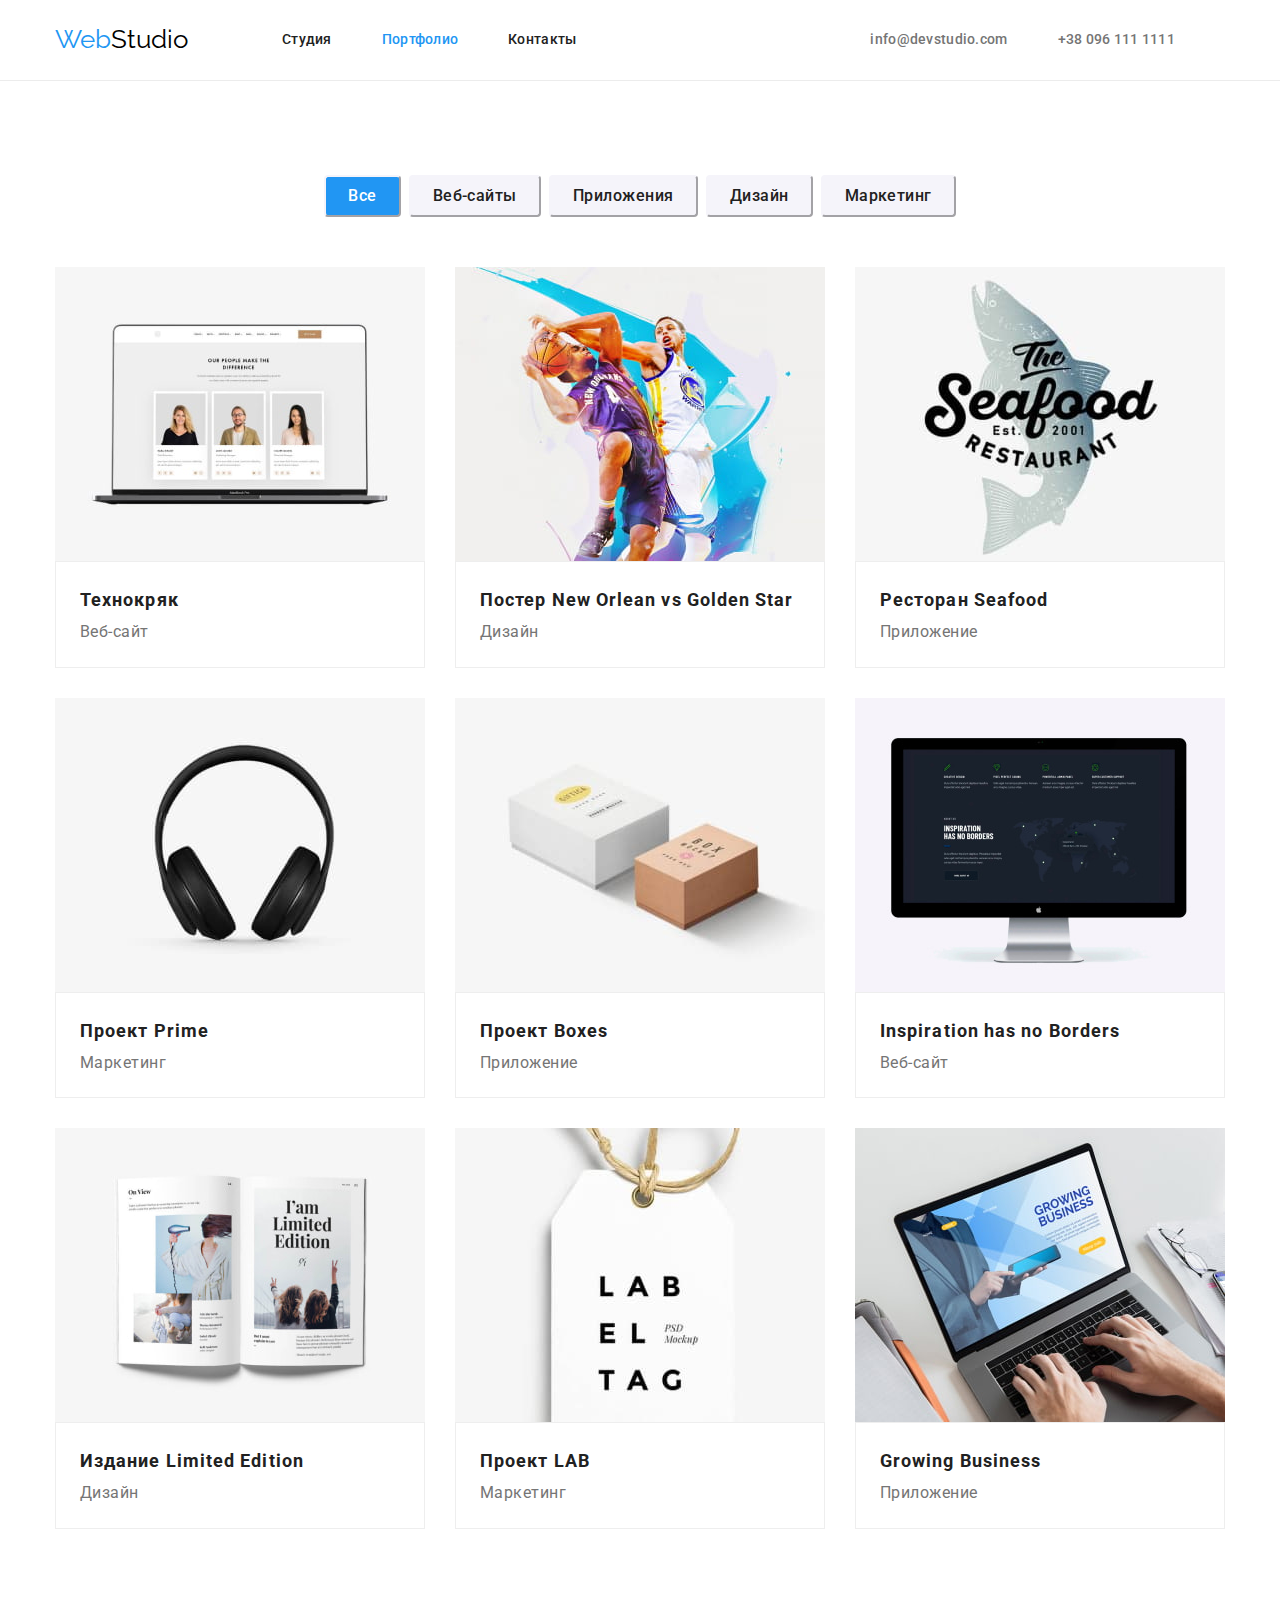
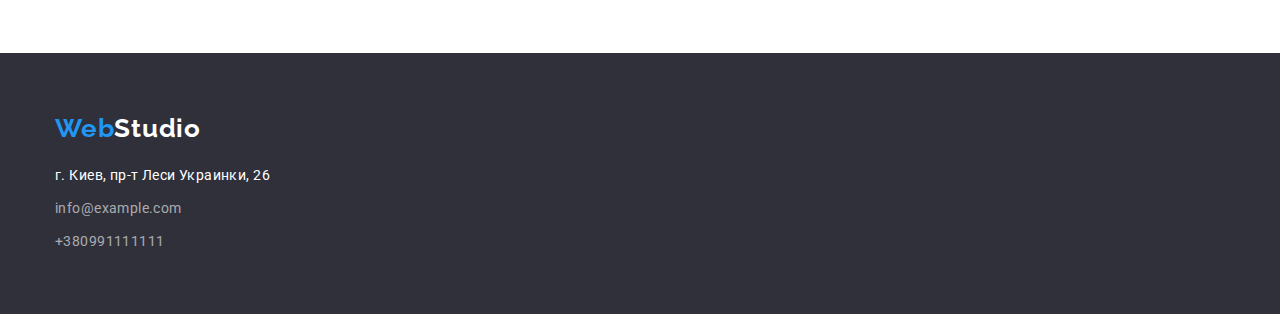
==== commit b6df54d0: "Додає стилі для геометрії і позиціонує контент" ====
--- a/portfolio.html
+++ b/portfolio.html
@@ -37,7 +37,7 @@
     </header>
     <main>
         <section class="section-portfolio">
-            <div class="container">
+            <div class="container container-pr">
                 <ul class="list button-list">
                     <li class="btn"><button class="button button-current" type="button">Все</button></li>
                     <li class="btn"><button class="button" type="button">Веб-сайты</button></li>
@@ -45,8 +45,7 @@
                     <li class="btn"><button class="button" type="button">Дизайн</button></li>
                     <li class="btn"><button class="button" type="button">Маркетинг</button></li>
                 </ul>
-            </div>
-            <div class=" container container-pr">
+
                 <h2 class="section-title visually-hidden">Проекты</h2>
                 <ul class="list projects-list">
                     <li class="item flex-element"> <a class="link" href=""><img src="./images/img3.jpg" alt="Технокряк"
@@ -124,7 +123,6 @@
             </a>
             </li>
             </ul>
-            </div>
         </section>
     </main>
 
--- a/css/styles.css
+++ b/css/styles.css
@@ -72,7 +72,7 @@
 
 .page-header {
     background-color: #FFFFFF;
-    border: 1px solid #ECECEC;
+    border-bottom: 1px solid #ECECEC;
 
 }
 
@@ -185,8 +185,9 @@
     text-align: center;
     margin-bottom: 30px;
 }
-.section.section-bg {
+.section-bg {
     padding-bottom: 0;
+    padding: 94px 0;
 }
 .section {
     padding: 94px 0;
@@ -241,7 +242,7 @@
     color: var(--primari-text-color);
     font-weight: 400;
     font-size: 16px;
-    line-height: 1.9;
+    line-height: 1.19;
     letter-spacing: 0.03em;
 }
 
@@ -448,5 +449,4 @@
 .footer{
     padding-top:60px ;
     padding-bottom:60px ;
-    padding-left: 215px;
 }